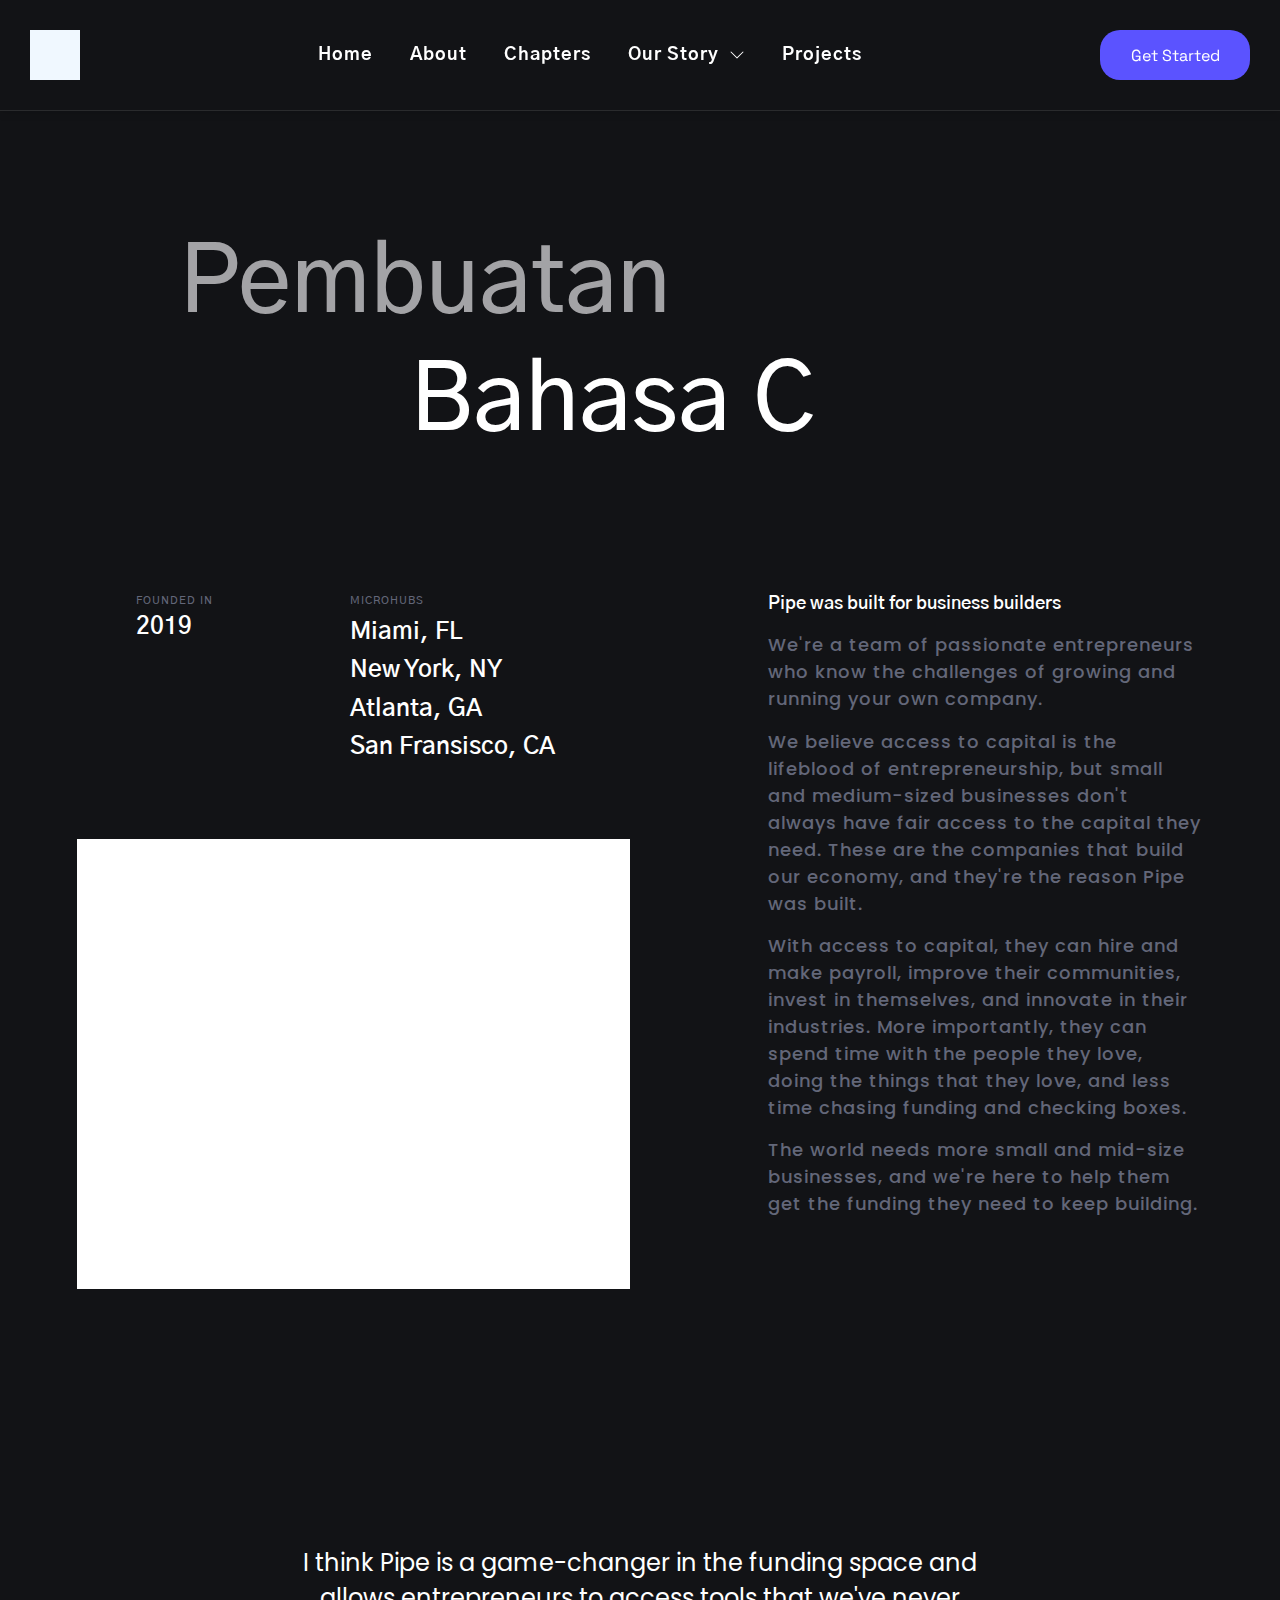
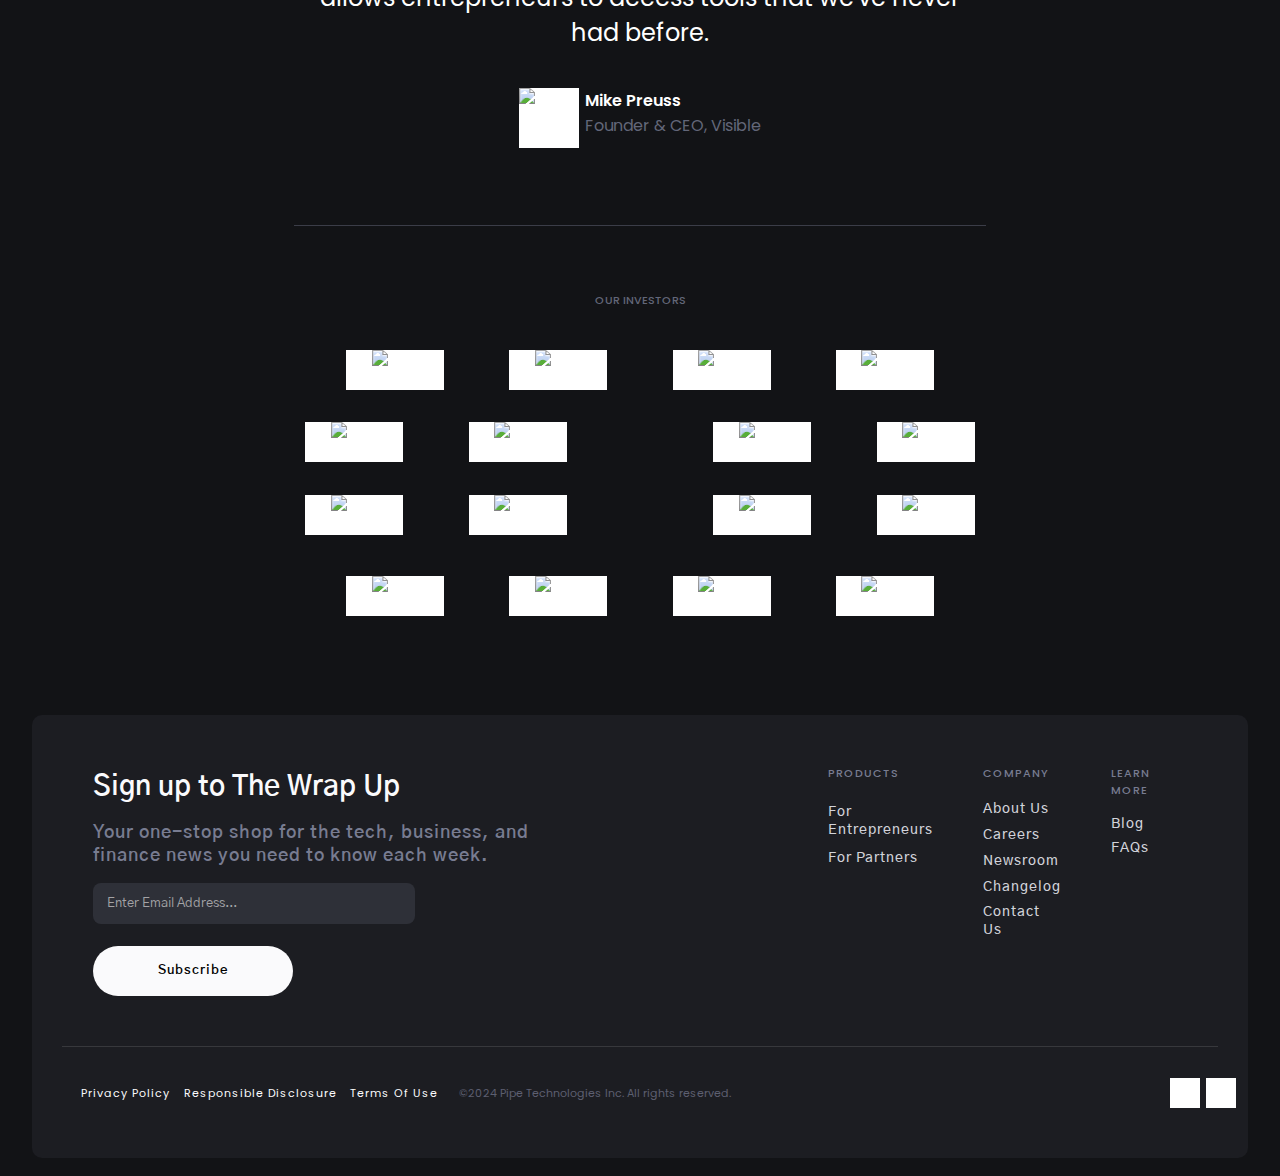
==== index.html @ a6e9eb2a "first commit" ====
<!DOCTYPE html>
<html lang="en">
  <head>
    <meta charset="UTF-8" />
    <meta name="viewport" content="width=device-width, initial-scale=1.0" />
    <title>Document</title>
    <link rel="stylesheet" href="nav.css" />
    <link rel="stylesheet" href="index.css" />

    <!-- FONT -->
    <link
      href="https://fonts.googleapis.com/css2?family=Poppins:wght@300;400;500;600;700&display=swap"
      rel="stylesheet"
    />
  </head>
  <body>
    <nav class="nav">
      <div class="nav-logo"></div>
      <div class="nav-center">
        <a href="#" class="nav__link">Home</a>
        <a href="#" class="nav__link">About</a>
        <a href="#" class="nav__link">Chapters</a>
        <div href="#" class="nav__link">
          <div class="story-dropdown-title">
            <span>Our Story</span>
            <svg
              xmlns="http://www.w3.org/2000/svg"
              width="16"
              height="16"
              fill="currentColor"
              class="bi bi-chevron-down"
              viewBox="0 0 16 16"
            >
              <path
                fill-rule="evenodd"
                d="M1.646 4.646a.5.5 0 0 1 .708 0L8 10.293l5.646-5.647a.5.5 0 0 1 .708.708l-6 6a.5.5 0 0 1-.708 0l-6-6a.5.5 0 0 1 0-.708"
              />
            </svg>
          </div>
        </div>
        <a href="#" class="nav__link">Projects</a>
      </div>
      <div class="nav-right">
        <div class="button-started">Get Started</div>
        <div class="nav-icons">
          <svg
            xmlns="http://www.w3.org/2000/svg"
            width="50"
            height="50"
            fill="white"
            class="bi bi-list"
            viewBox="0 0 16 16"
          >
            <path
              fill-rule="evenodd"
              d="M2.5 12a.5.5 0 0 1 .5-.5h10a.5.5 0 0 1 0 1H3a.5.5 0 0 1-.5-.5m0-4a.5.5 0 0 1 .5-.5h10a.5.5 0 0 1 0 1H3a.5.5 0 0 1-.5-.5m0-4a.5.5 0 0 1 .5-.5h10a.5.5 0 0 1 0 1H3a.5.5 0 0 1-.5-.5"
            />
          </svg>
        </div>
      </div>
    </nav>

    <!-- __________CONTENT_______1_________ -->

    <div class="container-1">
      <div class="container-content">
        <div class="content-teks">
          <span>Pembuatan</span>
          <p>Bahasa C</p>
        </div>
      </div>
    </div>

    <!-- _____________________CONTENT___________2_____________ -->

    <div class="container-2">
      <div class="left-content-2">
        <div class="sub-title">
          <div class="founded">
            <span>FOUNDED IN</span>
            <p>2019</p>
          </div>
          <div class="Michorus">
            <span>MICROHUBS</span>
            <p>Miami, FL</p>
            <p>New York, NY</p>
            <p>Atlanta, GA</p>
            <p>San Fransisco, CA</p>
          </div>
        </div>
        <div class="image-content-2">
          <div class="frame-img">
            <img src="" alt="" />
          </div>
        </div>
      </div>
      <div class="right-content-2">
        <div class="title-right">
          <span>Pipe was built for business builders </span>
        </div>
        <div class="desk">
          <p>
            We're a team of passionate entrepreneurs who know the challenges of
            growing and running your own company.
          </p>
          <p>
            We believe access to capital is the lifeblood of entrepreneurship,
            but small and medium-sized businesses don't always have fair access
            to the capital they need. These are the companies that build our
            economy, and they're the reason Pipe was built.
          </p>
          <p>
            With access to capital, they can hire and make payroll, improve
            their communities, invest in themselves, and innovate in their
            industries. More importantly, they can spend time with the people
            they love, doing the things that they love, and less time chasing
            funding and checking boxes.
          </p>
          <p>
            The world needs more small and mid-size businesses, and we're here
            to help them get the funding they need to keep building.
          </p>
        </div>
      </div>
    </div>

    <!-- _________CONTENT______3____________ -->

    <div class="container-3">
      <div class="container-teks">
        <p>
          I think Pipe is a game-changer in the funding space and allows
          entrepreneurs to access tools that we've never had before.
        </p>
        <div class="pengguna">
          <div class="img-pengguna">
            <img src="" alt="foto" />
          </div>
          <div class="nama">
            <span>Mike Preuss</span>
            <p>Founder & CEO, Visible</p>
          </div>
        </div>
        <div class="line"></div>
      </div>

      <div class="our_investors">
        <div class="title_our_investors">
          <span>OUR INVESTORS</span>
        </div>
        <div class="frame-logo">
          <div class="container-logo">
            <div class="left-logo">
              <div class="logo">
                <img src="" alt="logo" />
              </div>
              <div class="logo">
                <img src="" alt="logo" />
              </div>
            </div>
            <div class="right-logo">
              <div class="logo">
                <img src="" alt="logo" />
              </div>
              <div class="logo">
                <img src="" alt="logo" />
              </div>
            </div>
          </div>

          <div class="container-logo-2">
            <div class="left-logo">
              <div class="logo">
                <img src="" alt="logo" />
              </div>
              <div class="logo">
                <img src="" alt="logo" />
              </div>
            </div>

            <div class="right-logo">
              <div class="logo">
                <img src="" alt="logo" />
              </div>
              <div class="logo">
                <img src="" alt="logo" />
              </div>
            </div>
          </div>

          <div class="container-logo-2">
            <div class="left-logo">
              <div class="logo">
                <img src="" alt="logo" />
              </div>
              <div class="logo">
                <img src="" alt="logo" />
              </div>
            </div>
            <div class="right-logo">
              <div class="logo">
                <img src="" alt="logo" />
              </div>
              <div class="logo">
                <img src="" alt="logo" />
              </div>
            </div>
          </div>

          <div class="container-logo">
            <div class="left-logo">
              <div class="logo">
                <img src="" alt="logo" />
              </div>
              <div class="logo">
                <img src="" alt="logo" />
              </div>
            </div>
            <div class="right-logo">
              <div class="logo">
                <img src="" alt="logo" />
              </div>
              <div class="logo">
                <img src="" alt="logo" />
              </div>
            </div>
          </div>
        </div>
      </div>
    </div>

    <!-- ________FOOTER__________ -->

    <footer class="foot">
      <div class="atas">
        <div class="left-foot">
          <div class="title-foot">
            <span>Sign up to The Wrap Up </span>
          </div>
          <div class="sub-title-foot">
            <p>
              Your one-stop shop for the tech, business, and finance news you
              need to know each week.
            </p>
          </div>
          <input type="text" placeholder="Enter Email Address..." />
          <div class="btn-foot">
            <span>Subscribe</span>
          </div>
        </div>
        <div class="right-foot">
          <div class="products">
            <span>PRODUCTS</span>
            <p class="for">For Entrepreneurs</p>
            <p>For Partners</p>
          </div>
          <div class="products">
            <span>COMPANY</span>
            <p class="for">About Us</p>
            <p>Careers</p>
            <p>Newsroom</p>
            <p>Changelog</p>
            <p>Contact Us</p>
          </div>
          <div class="products">
            <span>LEARN MORE</span>
            <p class="for">Blog</p>
            <p>FAQs</p>
          </div>
        </div>
      </div>
      <div class="line_footer"></div>
      <div class="bawah">
        <div class="teks-bawah">
          <span>Privacy Policy</span>
          <span>Responsible Disclosure</span>
          <span>Terms Of Use</span>
          <p>©2024 Pipe Technologies Inc. All rights reserved.</p>
        </div>

        <div class="sosmed">
          <div class="frame-sosmed">
            <img src="" alt="" />
          </div>
          <div class="frame-sosmed">
            <img src="" alt="" />
          </div>
        </div>
      </div>
    </footer>
    <script src="js/home.js"></script>
  </body>
</html>
---- nav.css ----
@import url("https://fonts.googleapis.com/css2?family=Mulish:ital,wght@0,200..1000;1,200..1000&display=swap");
@import url("https://fonts.googleapis.com/css2?family=Mulish:ital,wght@0,200..1000;1,200..1000&family=Space+Grotesk:wght@300..700&display=swap");
@import url("https://fonts.googleapis.com/css2?family=Gothic+A1&display=swap");
* {
  margin: 0;
  padding: 0;
  font-family: "Gothic A1";
}

body {
  background-color: #121316;
  --nav-height: 120px;
}

body::-webkit-scrollbar {
  background-color: #343539;
}

body::-webkit-scrollbar-thumb {
  background-color: #666871;
}

.nav {
  padding-top: 30px;
  padding-bottom: 30px;
  position: fixed;
  width: 100%;
  margin: auto;
  --webkit-backdrop-filter: blur(30px);
  backdrop-filter: blur(30px);
  display: flex;
  align-items: center;
  justify-content: space-between;
  box-shadow: 0 0 10px rgba(0, 0, 0, 0.2);
  transition: transform 0.2s;
  border-bottom: 1px solid rgba(255, 255, 255, 0.1);
}

.nav--hidden {
  transform: translateY(calc(-1 * var(--nav-height)));
  box-shadow: none;
}

.nav__link {
  color: #ffffff;
  letter-spacing: 1px;
  text-decoration: none;
  margin: 0 1em;
  font-size: 1.15em;
  font-weight: bold;
  letter-spacing: 1px;
}

.nav-logo {
  height: 50px;
  width: 50px;
  background-color: aliceblue;
  margin-left: 30px;
}

.nav-right {
  margin-right: 30px;
}

.button-started {
  background-color: #5b53ff;
  width: 150px;
  border-radius: 20px;
  height: 50px;
  display: flex;
  justify-content: center;
  align-items: center;
  color: #ffffff;
  font-family: "Space Grotesk", sans-serif;
}

.nav-center {
  display: flex;
}

.story-dropdown-title {
  display: flex;
  align-items: center;
  font-weight: bold;
}

.story-dropdown-title span {
  margin-right: 10px;
}

.nav-icons {
  display: none;
}
.nav-right {
  display: flex;
  align-items: center;
}

@media screen and (max-width: 900px) {
  .nav-center {
    display: none;
  }
  .button-started {
    width: 120px;
    height: 50px;
    font-size: 14px;
  }
  .nav-icons {
    display: block;
    margin-left: 20px;
    margin-top: 5px;
  }
}
---- index.css ----
.container-1 {
  /* background-color: red; */
  padding-top: 10vh;
  font-family: "Poppins", sans-serif;
}

.container-content {
  width: 80%;
  margin: auto;

  /* background-color: rgb(44, 76, 104); */
  margin-top: 15vh;
}

.content-teks {
  width: 90%;
  margin: auto;
}

.content-teks span {
  font-size: 94px;
  font-weight: 500;
  color: #a3a3a6;
}

.content-teks p {
  padding-left: 25%;
  color: white;
  font-size: 94px;
  font-weight: 500;
}

@media screen and (max-width: 900px) {
  .container-content {
    width: 90%;
  }
  .content-teks p {
    padding-left: 0;
  }
}

@media screen and (max-width: 700px) {
  .content-teks span {
    font-size: 60px;
  }
  .content-teks p {
    font-size: 60px;
  }
}

/* ____________________CONNTAINER____2__________ */

.container-2 {
  padding-top: 10%;
  display: flex;
}

.left-content-2 {
  width: 60%;
  /* background-color: antiquewhite; */
}

.sub-title {
  display: flex;
  justify-content: space-evenly;
  padding-right: 10%;
  font-family: "Poppins", sans-serif;
  font-weight: 600;
}

.sub-title span {
  font-weight: 500;
  font-size: 11px;
  letter-spacing: 1px;
  color: #636779;
}

.sub-title p {
  font-size: 24px;
  color: white;
  margin-top: 4%;
}

.image-content-2 {
  padding-left: 10%;
  padding-top: 10%;
}

.frame-img {
  width: 80%;
  height: 50vh;
  background-color: white;
}

.right-content-2 {
  width: 40%;
  /* background-color: blue; */
  font-family: "Poppins", sans-serif;
}

.title-right {
  font-size: 18px;
  font-weight: 600;
  color: white;
  font-family: "Poppins", sans-serif;
}

.desk p {
  margin-top: 3%;
  max-width: 85%;
  font-family: "Poppins", sans-serif;
  font-weight: 500;
  font-size: 18px;
  letter-spacing: 1px;
  color: #636779;
}

/* ____________________CONTAINER_______3___________ */

.container-3 {
  padding-top: 20%;
  color: white;
}

.container-teks {
  display: flex;
  align-items: center;
  justify-content: center;
  flex-direction: column;
  margin: auto;
  width: 60%;
  height: 50%;
  /* background-color: red; */
}

.container-teks p {
  max-width: 90%;
  font-size: 24px;
  font-family: "Poppins", sans-serif;
  text-align: center;
}

.pengguna {
  width: 40%;
  display: flex;
  justify-content: center;
  padding-top: 5%;
}

.img-pengguna {
  margin-right: 2%;
  width: 60px;
  height: 60px;
  background-color: white;
}
.nama span {
  font-size: 16px;
  font-family: "Poppins", sans-serif;
  font-weight: 600;
}

.nama p {
  max-width: none;
  font-size: 16px;
  font-family: "Poppins", sans-serif;
  text-align: left;
  color: #636779;
}

.line {
  margin-top: 10%;
  width: 90%;
  background-color: #636779;
  opacity: 50%;
  height: 0.2px;
}

.our_investors {
  width: 75%;
  margin: auto;
  padding-top: 5%;
  text-align: center;
}

.title_our_investors span {
  font-family: "Poppins", sans-serif;
  font-weight: 500;
  font-size: 11px;
  color: #636779;
}

.frame-logo {
  padding-bottom: 5%;
  width: 85%;
  margin: auto;
  /* background-color: brown; */
  display: flex;
  justify-content: center;
  flex-direction: column;
}

.container-logo {
  padding-top: 5%;
  display: flex;
  justify-content: center;
}

.left-logo {
  width: 40%;
  display: flex;
  justify-content: space-around;
}

.right-logo {
  width: 40%;
  display: flex;
  justify-content: space-around;
}

.logo {
  margin-right: 5%;
  margin-left: 5%;
  width: 30%;
  height: 40px;
  background-color: white;
}

.container-logo-2 {
  margin-top: 4%;
  display: flex;
  justify-content: space-around;
}

/* ________FOOTER_________ */

.foot {
  margin-top: 4%;
  margin-bottom: 2vh;
}

footer {
  width: 95%;

  margin: auto;
  background-color: #1c1d22;
  padding-bottom: 50px;
  padding-top: 20px;
  border-radius: 10px;
  color: #fafafc;
}

.atas {
  padding-top: 2.5%;
  padding-left: 5%;
  padding-right: 2.5%;
  padding-bottom: 50px;
  height: 80%;
  /* background-color: rgb(61, 85, 77); */
  display: flex;
  justify-content: space-between;
}

.title-foot {
  font-family: "Poppins", sans-serif;
  font-weight: 600;
  font-size: 28px;
}

.sub-title-foot {
  padding-top: 2%;
  width: 60%;
  font-family: "Poppins", sans-serif;
  font-weight: 600;
  font-size: 18px;
  color: #787c91;
  letter-spacing: 1px;
}

input {
  margin-top: 2%;
  width: 40%;
  padding: 12px 14px;
  border-radius: 8px;
  border: none;
  background-color: #2e3038;
}

input::-webkit-input-placeholder {
  color: #a3a3a6;
}

.btn-foot {
  margin-top: 3%;
  width: 200px;
  height: 50px;
  background-color: #fafafc;
  border-radius: 25px;
  border: none;
  display: flex;
  justify-content: center;
  align-items: center;
  color: black;
  font-family: "Poppins", sans-serif;
  font-weight: 600;
  font-size: 13px;
  letter-spacing: 1px;
}

.right-foot {
  display: flex;
  justify-content: space-around;
}

.products {
  display: flex;
  flex-direction: column;
  align-items: left;
  margin-right: 50px;
}
@media screen and (max-width: 900px) {
  .atas {
    flex-direction: column;
  }
  .right-foot {
    margin-top: 5%;
    justify-content: start;
  }
}

.products span {
  font-family: "Poppins", sans-serif;
  font-weight: 500;
  font-size: 11px;
  letter-spacing: 1px;
  color: #787c91;
}

.for {
  margin-top: 10px;
}

.products p {
  padding-top: 10%;
  letter-spacing: 1px;
  font-size: 14px;
  font-weight: 500;
  color: #d2d3da;
}
@media screen and (max-width: 650px) {
  .right-foot {
    flex-direction: column;
  }
  input {
    width: 95%;
    margin: 5% 0;
    padding-right: 0;
    padding-top: 20px;
    padding-bottom: 20px;
  }
  .title-foot {
    margin-top: 30px;
    display: flex;
    justify-content: center;
  }
  .sub-title-foot {
    width: 100%;
    text-align: center;
  }
  .btn-foot {
    width: 100%;
    margin-top: 0;
  }

  .products span {
    padding-top: 5%;
  }

  .products p {
    padding-top: 2%;
  }
}
.line_footer {
  width: 95%;
  margin: auto;
  height: 1px;
  background-color: #a3a3a6;
  opacity: 20%;
}

.bawah {
  width: 95%;
  margin: auto;
  display: flex;
  justify-content: space-between;
  align-items: center;
  padding-left: 3%;
  margin-top: 20px;
}

.teks-bawah {
  padding-top: 1%;
  width: 60%;
  display: flex;
  align-items: center;
}

.teks-bawah span {
  color: #fafafc;
  font-size: 11px;
  margin-right: 2%;
  font-family: "Poppins", sans-serif;
  font-weight: 400;
  letter-spacing: 1px;
}

.teks-bawah p {
  font-size: 11px;
  margin-left: 1%;
  margin-right: 1%;
  font-family: "Poppins", sans-serif;
  font-weight: 400;
  color: #5c5f70;
}

.sosmed {
  padding-top: 1%;
  width: 10%;
  display: flex;
  justify-content: right;
}

.frame-sosmed {
  width: 30px;
  height: 30px;
  background-color: white;
  margin-left: 5%;
}

@media screen and (max-width: 900px) {
  .container-2 {
    flex-direction: column;
    width: 90%;
    margin: auto;
  }
  .image-content-2 {
    padding-left: 0;
  }
  .right-content-2 {
    width: 100%;
    padding-top: 10%;
  }
  .sub-title {
    flex-direction: column;
  }
  .desk p {
    max-width: 100%;
  }
}
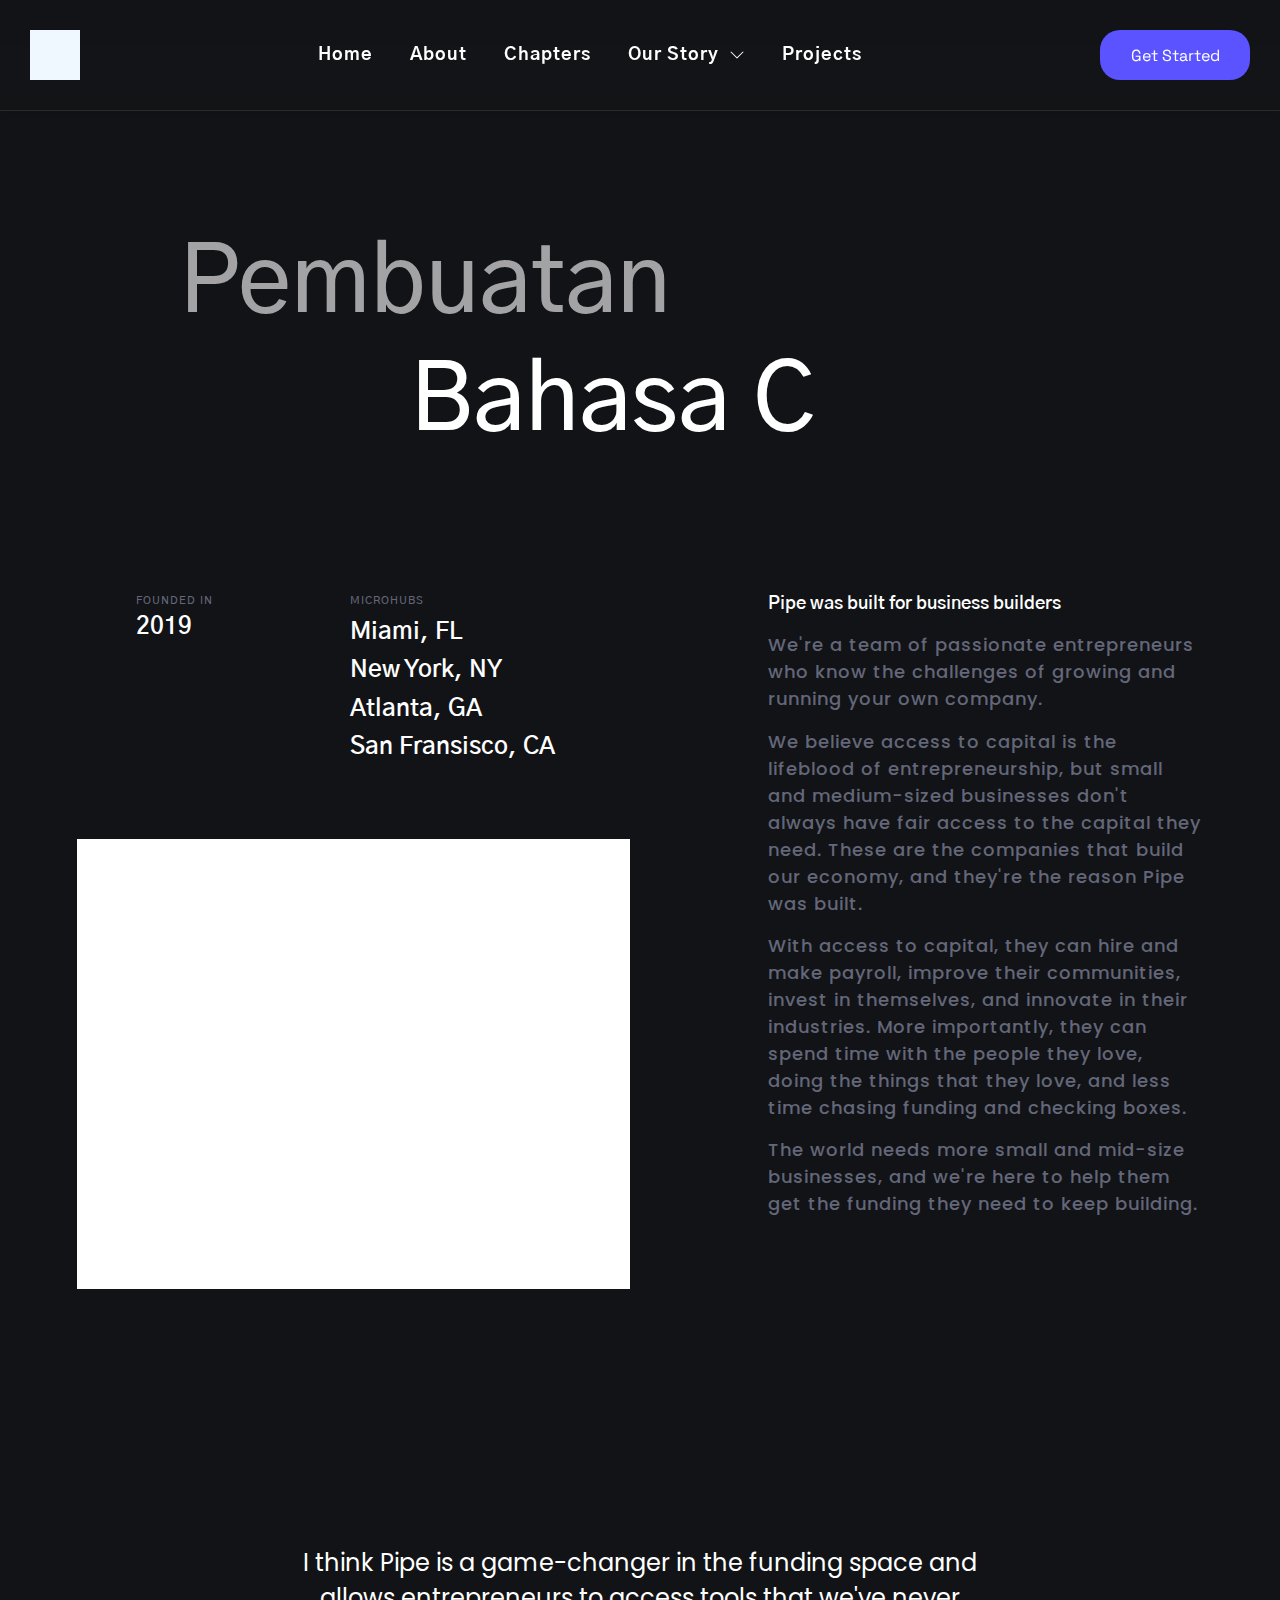
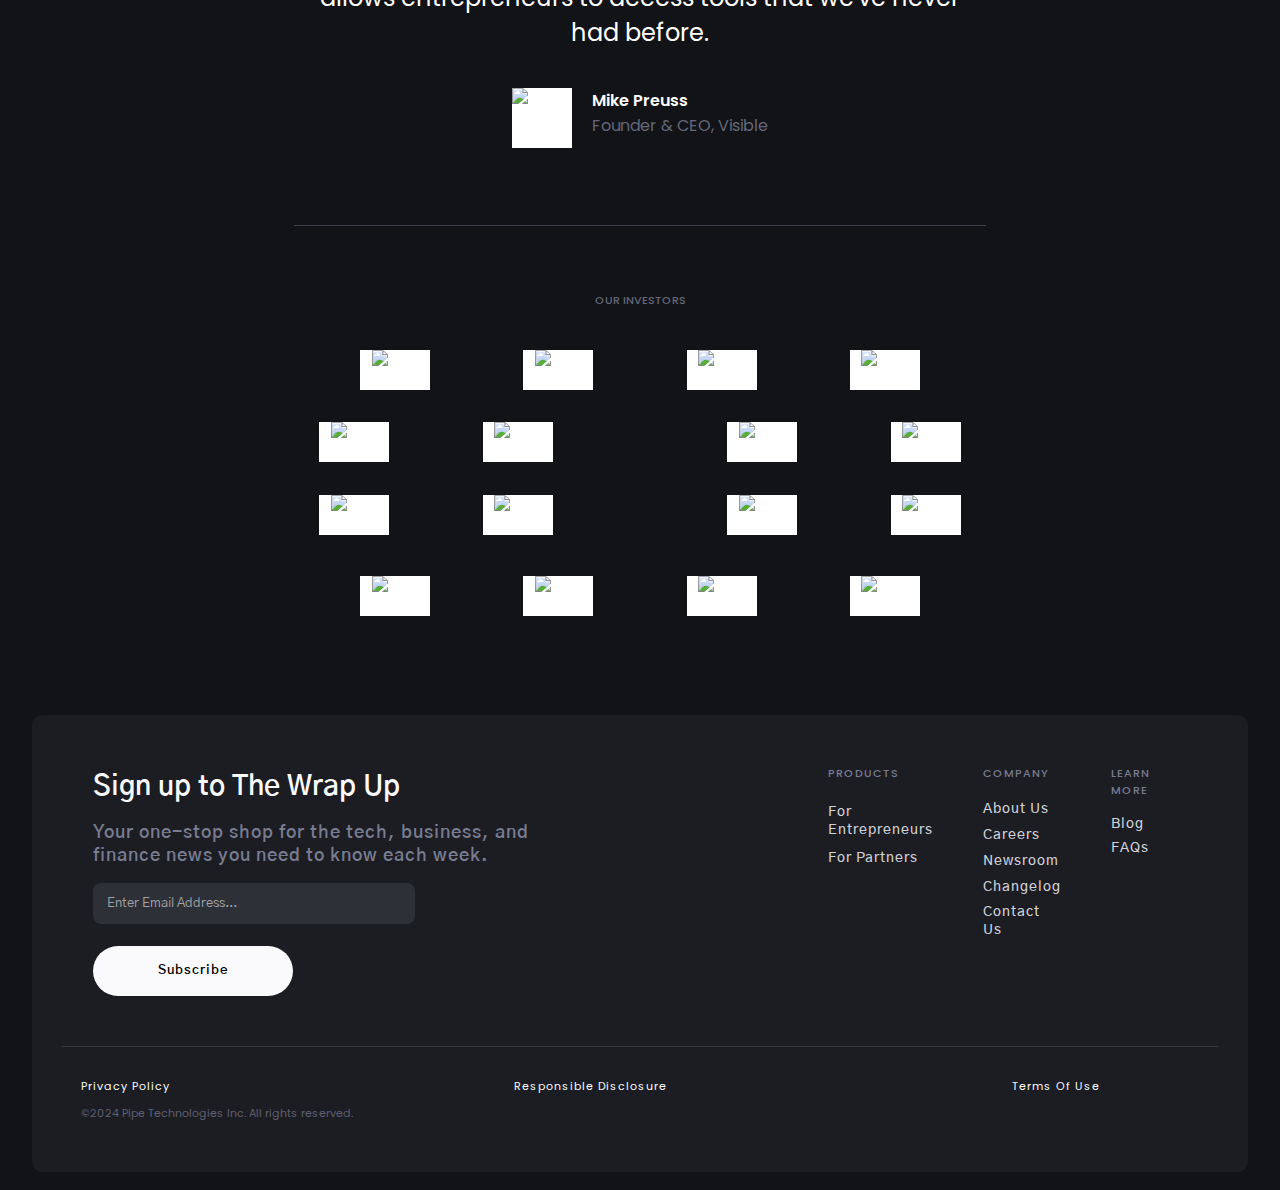
==== commit 94afcb96: "clear footer" ====
--- a/index.html
+++ b/index.html
@@ -275,16 +275,9 @@
           <span>Privacy Policy</span>
           <span>Responsible Disclosure</span>
           <span>Terms Of Use</span>
+        </div>
+        <div class="text-side">
           <p>©2024 Pipe Technologies Inc. All rights reserved.</p>
-        </div>
-
-        <div class="sosmed">
-          <div class="frame-sosmed">
-            <img src="" alt="" />
-          </div>
-          <div class="frame-sosmed">
-            <img src="" alt="" />
-          </div>
         </div>
       </div>
     </footer>
--- a/index.css
+++ b/index.css
@@ -81,6 +81,14 @@
   margin-top: 4%;
 }
 
+@media screen and (max-width: 900px) {
+  .sub-title-foot {
+    margin: 20px 0;
+  }
+  .sub-title-foot p {
+    font-size: 0.8em;
+  }
+}
 .image-content-2 {
   padding-left: 10%;
   padding-top: 10%;
@@ -92,6 +100,12 @@
   background-color: white;
 }
 
+@media screen and (max-width: 900px) {
+  .frame-img {
+    width: 100%;
+  }
+}
+
 .right-content-2 {
   width: 40%;
   /* background-color: blue; */
@@ -139,16 +153,20 @@
   font-family: "Poppins", sans-serif;
   text-align: center;
 }
+@media screen and (max-width: 700px) {
+  .container-teks {
+    width: 100%;
+  }
+}
 
 .pengguna {
-  width: 40%;
   display: flex;
   justify-content: center;
   padding-top: 5%;
 }
 
 .img-pengguna {
-  margin-right: 2%;
+  margin-right: 20px;
   width: 60px;
   height: 60px;
   background-color: white;
@@ -220,9 +238,16 @@
 .logo {
   margin-right: 5%;
   margin-left: 5%;
-  width: 30%;
+  width: 70px;
   height: 40px;
   background-color: white;
+}
+
+@media screen and (max-width: 800px) {
+  .logo {
+    width: 100%;
+    height: 30px;
+  }
 }
 
 .container-logo-2 {
@@ -391,17 +416,19 @@
   width: 95%;
   margin: auto;
   display: flex;
+  flex-direction: column;
   justify-content: space-between;
-  align-items: center;
+
   padding-left: 3%;
   margin-top: 20px;
 }
 
 .teks-bawah {
   padding-top: 1%;
-  width: 60%;
+  width: 90%;
   display: flex;
   align-items: center;
+  justify-content: space-between;
 }
 
 .teks-bawah span {
@@ -420,6 +447,23 @@
   font-family: "Poppins", sans-serif;
   font-weight: 400;
   color: #5c5f70;
+}
+.text-side p {
+  font-size: 11px;
+
+  margin-right: 1%;
+  font-family: "Poppins", sans-serif;
+  font-weight: 400;
+  color: #5c5f70;
+  margin-top: 10px;
+}
+@media screen and (max-width: 700px) {
+  .bawah {
+    flex-direction: column;
+  }
+  .teks-bawah {
+    justify-content: start;
+  }
 }
 
 .sosmed {
@@ -442,9 +486,17 @@
     width: 90%;
     margin: auto;
   }
+
+  .pengguna {
+    padding-top: 10%;
+  }
   .image-content-2 {
     padding-left: 0;
   }
+
+  .left-content-2 {
+    width: 100%;
+  }
   .right-content-2 {
     width: 100%;
     padding-top: 10%;
